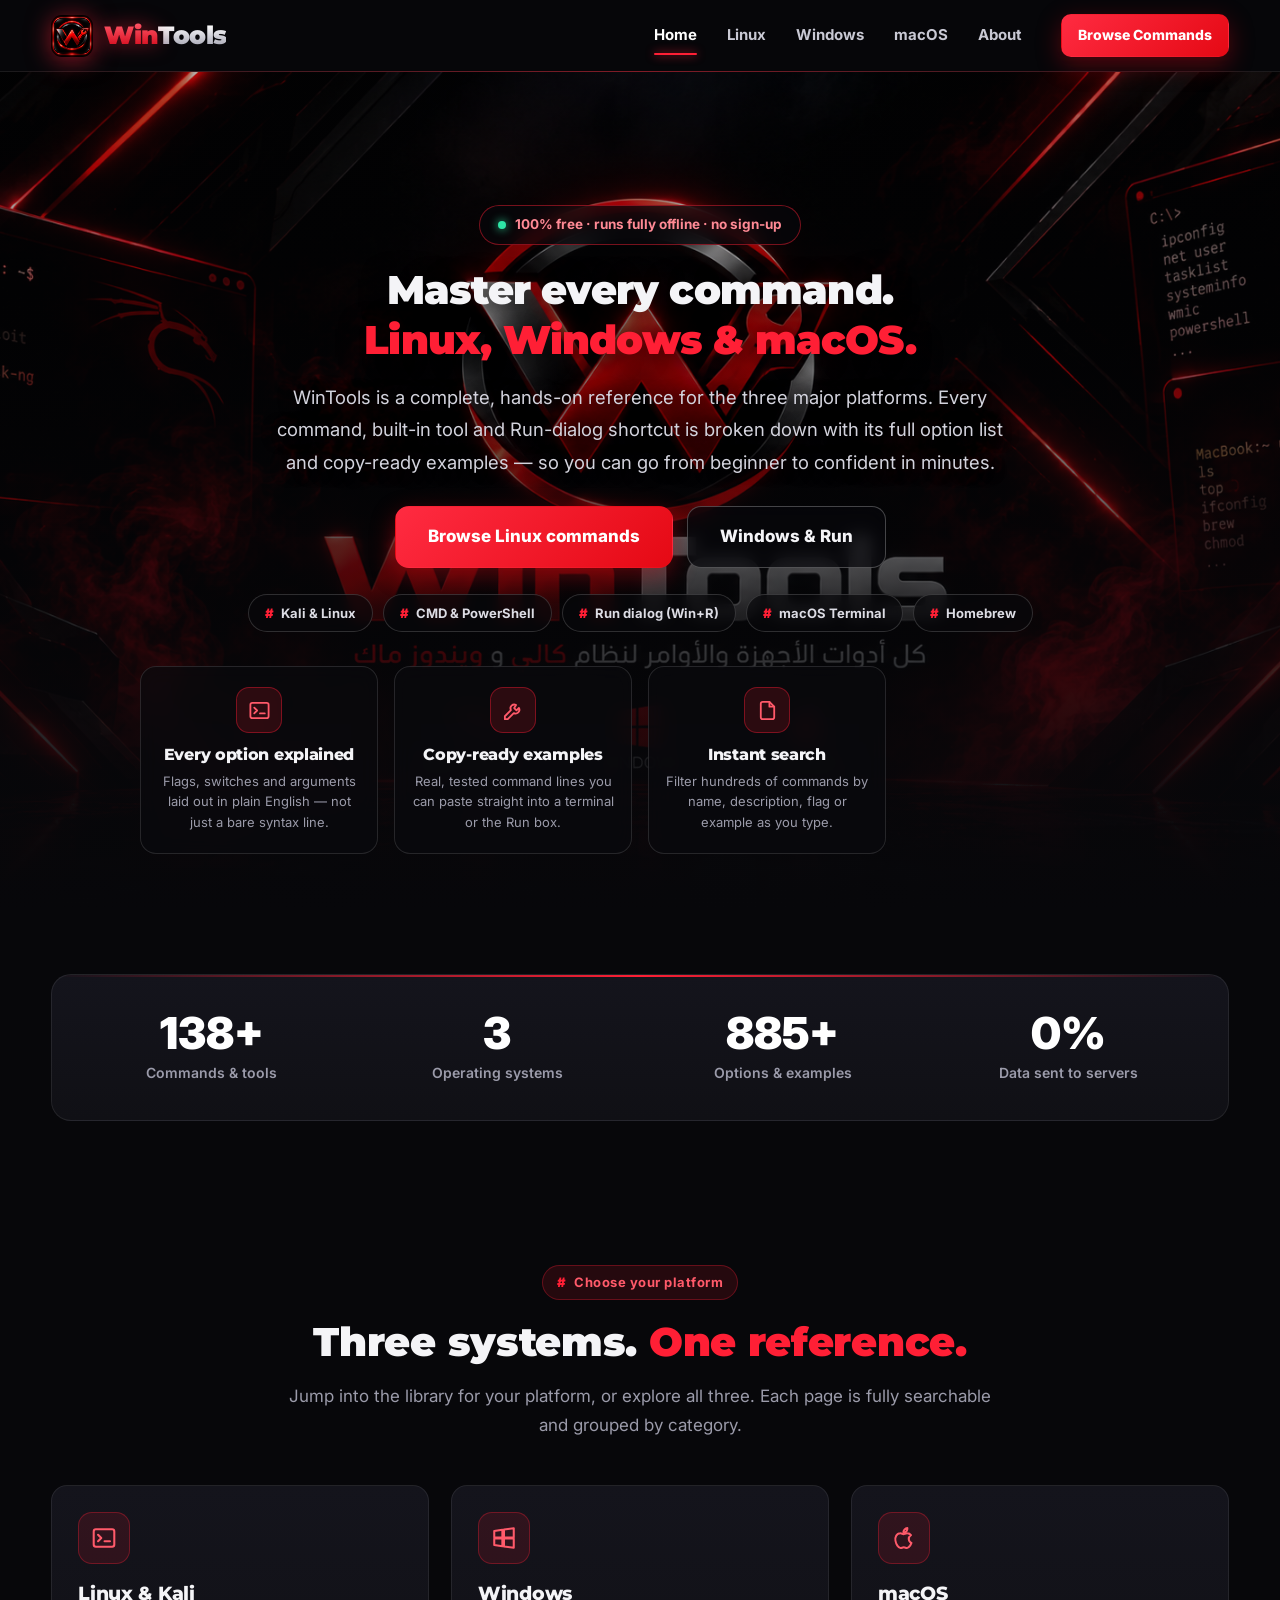
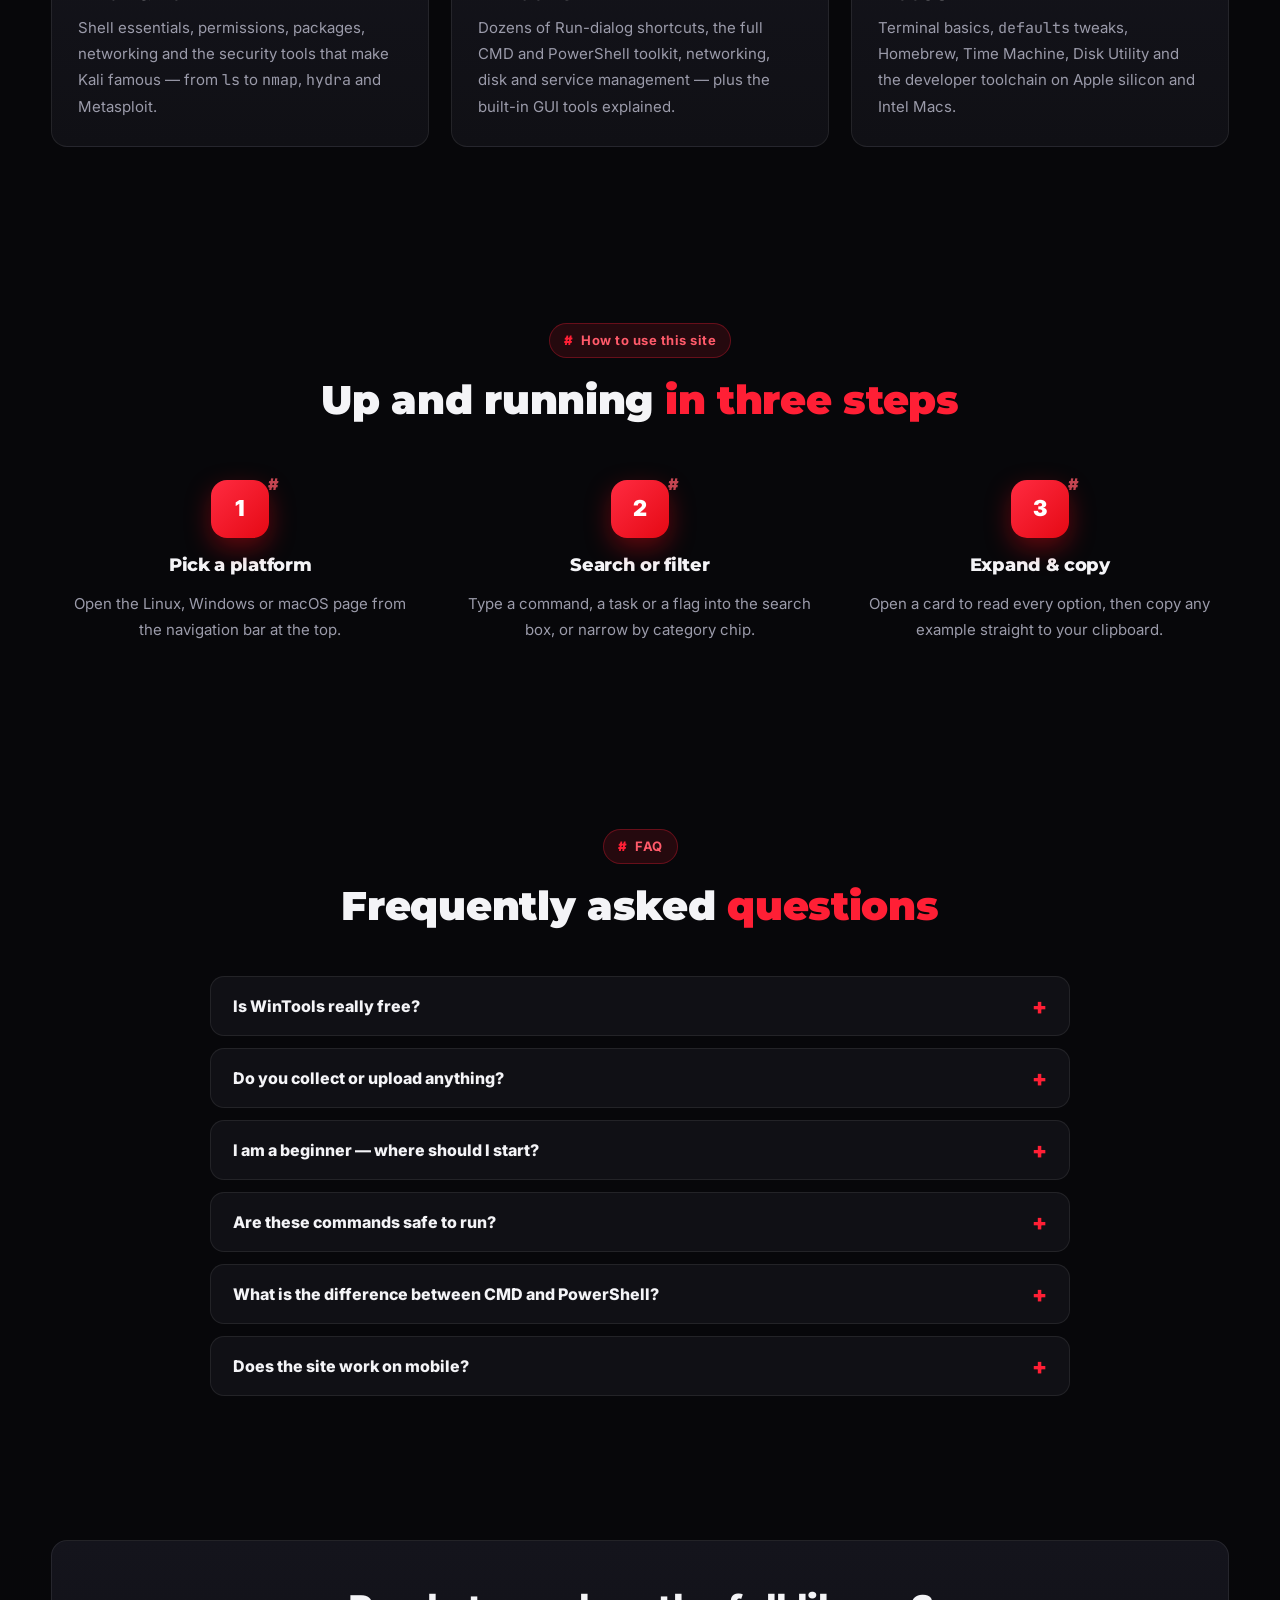
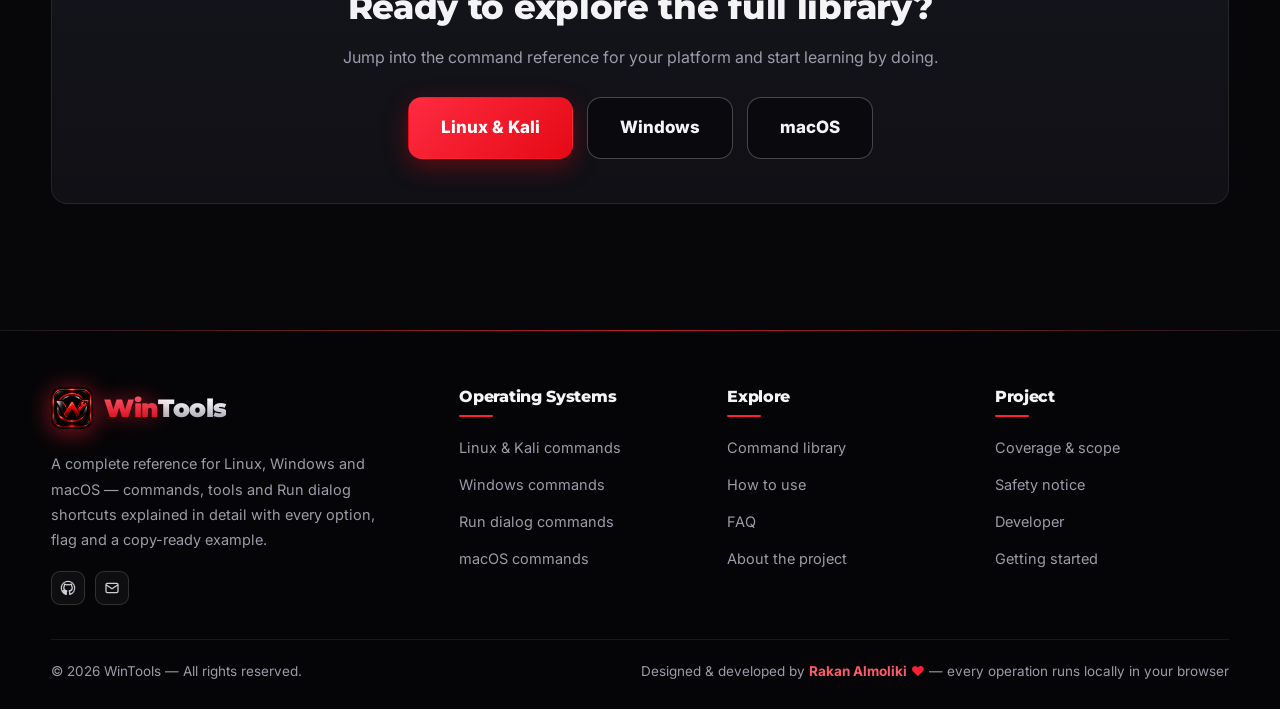
==== index.html @ 7a06fdd3 "Initial release: WinTools — Linux, Windows & macOS command reference" ====
<!DOCTYPE html>
<html lang="en">
<head>
  <meta charset="utf-8">
  <meta name="viewport" content="width=device-width, initial-scale=1">
  <title>WinTools — Linux, Windows &amp; macOS Commands, Tools and Run Shortcuts Explained</title>
  <meta name="description" content="WinTools is a complete, free reference for Linux, Windows and macOS. Every command, tool and Run-dialog shortcut is explained in detail with all options, flags and copy-ready examples — for Kali, Windows and Mac.">
  <meta name="keywords" content="linux commands, kali linux tools, windows commands, run commands, windows run dialog, macos commands, terminal commands, CMD, PowerShell, homebrew, command reference">
  <meta name="theme-color" content="#07070a">
  <link rel="icon" type="image/png" sizes="64x64" href="favicon.png">
  <link rel="apple-touch-icon" href="apple-touch-icon.png">
  <link rel="manifest" href="site.webmanifest">
  <meta property="og:type" content="website">
  <meta property="og:title" content="WinTools — Linux, Windows &amp; macOS Command Reference">
  <meta property="og:description" content="Every command, tool and Run shortcut for Linux, Windows and macOS — explained in detail with all options and copy-ready examples.">
  <meta property="og:image" content="assets/img/background.png">
  <meta name="twitter:card" content="summary_large_image">
  <link rel="preconnect" href="https://fonts.googleapis.com">
  <link rel="preconnect" href="https://fonts.gstatic.com" crossorigin>
  <link href="https://fonts.googleapis.com/css2?family=Montserrat:wght@600;700;800;900&family=Inter:wght@400;500;600;700&family=JetBrains+Mono:wght@400;700&display=swap" rel="stylesheet">
  <link rel="stylesheet" href="assets/css/style.css">
</head>
<body>
  <a class="skip-link" href="#main">Skip to content</a>
  <div id="site-header"></div>

  <main class="page-main page-body" id="main">
    <!-- ==================== HERO ==================== -->
    <section class="hero">
      <div class="hero-inner">
        <span class="hero-badge"><span class="dot"></span> 100% free · runs fully offline · no sign-up</span>
        <h1>Master every command.<br><span class="accent">Linux, Windows &amp; macOS.</span></h1>
        <p class="lead">WinTools is a complete, hands-on reference for the three major platforms. Every command, built-in tool and Run-dialog shortcut is broken down with its full option list and copy-ready examples — so you can go from beginner to confident in minutes.</p>
        <div class="hero-cta">
          <a class="btn btn-primary btn-lg" href="linux.html">Browse Linux commands</a>
          <a class="btn btn-ghost on-dark btn-lg" href="windows.html">Windows &amp; Run</a>
        </div>
        <div class="hero-chips">
          <span class="chip"><span class="hash-mark">#</span> Kali &amp; Linux</span>
          <span class="chip"><span class="hash-mark">#</span> CMD &amp; PowerShell</span>
          <span class="chip"><span class="hash-mark">#</span> Run dialog (Win+R)</span>
          <span class="chip"><span class="hash-mark">#</span> macOS Terminal</span>
          <span class="chip"><span class="hash-mark">#</span> Homebrew</span>
        </div>
        <div class="hero-features">
          <div class="hero-feature">
            <div class="hf-icon" data-icon="terminal"></div>
            <h3>Every option explained</h3>
            <p>Flags, switches and arguments laid out in plain English — not just a bare syntax line.</p>
          </div>
          <div class="hero-feature">
            <div class="hf-icon" data-icon="tools"></div>
            <h3>Copy-ready examples</h3>
            <p>Real, tested command lines you can paste straight into a terminal or the Run box.</p>
          </div>
          <div class="hero-feature">
            <div class="hf-icon" data-icon="file"></div>
            <h3>Instant search</h3>
            <p>Filter hundreds of commands by name, description, flag or example as you type.</p>
          </div>
        </div>
      </div>
    </section>

    <!-- ==================== STATS ==================== -->
    <section class="section-sm">
      <div class="container">
        <div class="stats" id="homeStats">
          <div class="stat"><div class="num" data-count="140" data-suffix="+">0</div><div class="lbl">Commands &amp; tools</div></div>
          <div class="stat"><div class="num" data-count="3" data-suffix="">0</div><div class="lbl">Operating systems</div></div>
          <div class="stat"><div class="num" data-count="900" data-suffix="+">0</div><div class="lbl">Options &amp; examples</div></div>
          <div class="stat"><div class="num" data-count="0" data-suffix="%">0</div><div class="lbl">Data sent to servers</div></div>
        </div>
      </div>
    </section>

    <!-- ==================== OS CARDS ==================== -->
    <section class="section" id="library">
      <div class="container">
        <div class="section-head center">
          <span class="kicker">Choose your platform</span>
          <h2 class="section-title">Three systems. <span class="accent">One reference.</span></h2>
          <p class="section-sub">Jump into the library for your platform, or explore all three. Each page is fully searchable and grouped by category.</p>
        </div>
        <div class="grid grid-3">
          <a class="card" href="linux.html" data-reveal>
            <div class="card-icon" data-icon="linux"></div>
            <h3>Linux &amp; Kali</h3>
            <p>Shell essentials, permissions, packages, networking and the security tools that make Kali famous — from <span class="mono">ls</span> to <span class="mono">nmap</span>, <span class="mono">hydra</span> and Metasploit.</p>
          </a>
          <a class="card" href="windows.html" data-reveal>
            <div class="card-icon" data-icon="windows"></div>
            <h3>Windows</h3>
            <p>Dozens of Run-dialog shortcuts, the full CMD and PowerShell toolkit, networking, disk and service management — plus the built-in GUI tools explained.</p>
          </a>
          <a class="card" href="macos.html" data-reveal>
            <div class="card-icon" data-icon="apple"></div>
            <h3>macOS</h3>
            <p>Terminal basics, <span class="mono">defaults</span> tweaks, Homebrew, Time Machine, Disk Utility and the developer toolchain on Apple silicon and Intel Macs.</p>
          </a>
        </div>
      </div>
    </section>

    <!-- ==================== HOW IT WORKS ==================== -->
    <section class="section" id="how">
      <div class="container">
        <div class="section-head center">
          <span class="kicker">How to use this site</span>
          <h2 class="section-title">Up and running <span class="accent">in three steps</span></h2>
        </div>
        <div class="grid grid-3">
          <div class="step" data-reveal>
            <div class="n">1</div>
            <h3>Pick a platform</h3>
            <p>Open the Linux, Windows or macOS page from the navigation bar at the top.</p>
          </div>
          <div class="step" data-reveal>
            <div class="n">2</div>
            <h3>Search or filter</h3>
            <p>Type a command, a task or a flag into the search box, or narrow by category chip.</p>
          </div>
          <div class="step" data-reveal>
            <div class="n">3</div>
            <h3>Expand &amp; copy</h3>
            <p>Open a card to read every option, then copy any example straight to your clipboard.</p>
          </div>
        </div>
      </div>
    </section>

    <!-- ==================== FAQ ==================== -->
    <section class="section" id="faq">
      <div class="container">
        <div class="section-head center">
          <span class="kicker">FAQ</span>
          <h2 class="section-title">Frequently asked <span class="accent">questions</span></h2>
        </div>
        <div class="faq">
          <div class="faq-item">
            <button class="faq-q" type="button">Is WinTools really free? <span class="fq-icon">+</span></button>
            <div class="faq-a"><div>Yes — completely. Every page, command and example is free to use with no sign-up, no ads and no paywalls. The whole site works offline once loaded.</div></div>
          </div>
          <div class="faq-item">
            <button class="faq-q" type="button">Do you collect or upload anything? <span class="fq-icon">+</span></button>
            <div class="faq-a"><div>No. WinTools is a static site. Nothing you type into the search box leaves your device — there is no backend, no analytics and no tracking.</div></div>
          </div>
          <div class="faq-item">
            <button class="faq-q" type="button">I am a beginner — where should I start? <span class="fq-icon">+</span></button>
            <div class="faq-a"><div>Start with your platform page and read the first few entries in “Files &amp; Directories” (Linux/macOS) or “Run Dialog” (Windows). Each card explains what the command does before showing the options and safe, copy-paste examples.</div></div>
          </div>
          <div class="faq-item">
            <button class="faq-q" type="button">Are these commands safe to run? <span class="fq-icon">+</span></button>
            <div class="faq-a"><div>Most are everyday and safe. A few — such as <span class="mono">rm -rf</span>, <span class="mono">diskpart</span>, <span class="mono">format</span> and <span class="mono">iptables</span> — can delete data or change system state. Always read the full option list first, and test destructive commands on something you can afford to lose.</div></div>
          </div>
          <div class="faq-item">
            <button class="faq-q" type="button">What is the difference between CMD and PowerShell? <span class="fq-icon">+</span></button>
            <div class="faq-a"><div>CMD (Command Prompt) is the classic, text-based shell using <span class="mono">/</span> flags. PowerShell is the modern shell built on the .NET pipeline — it works with objects and offers powerful cmdlets like <span class="mono">Get-Process</span> and <span class="mono">Where-Object</span>. Both are covered on the Windows page.</div></div>
          </div>
          <div class="faq-item">
            <button class="faq-q" type="button">Does the site work on mobile? <span class="fq-icon">+</span></button>
            <div class="faq-a"><div>Yes. The layout is fully responsive, the search and category filters work with touch, and every example can be copied with a single tap.</div></div>
          </div>
        </div>
      </div>
    </section>

    <!-- ==================== CTA ==================== -->
    <section class="section-sm">
      <div class="container">
        <div class="panel" style="text-align:center; padding:44px 24px;">
          <h2 style="font-size:clamp(24px,4vw,34px);">Ready to explore the full library?</h2>
          <p class="muted" style="max-width:640px; margin:12px auto 26px;">Jump into the command reference for your platform and start learning by doing.</p>
          <div class="hero-cta" style="margin:0;">
            <a class="btn btn-primary btn-lg" href="linux.html">Linux &amp; Kali</a>
            <a class="btn btn-ghost on-dark btn-lg" href="windows.html">Windows</a>
            <a class="btn btn-ghost on-dark btn-lg" href="macos.html">macOS</a>
          </div>
        </div>
      </div>
    </section>
  </main>

  <div id="site-footer"></div>

  <script src="assets/js/utils.js"></script>
  <script src="assets/js/chrome.js"></script>
  <script src="assets/js/pages/home.js"></script>
</body>
</html>
---- assets/css/style.css ----
/*
 * WinTools — style.css
 * Design system: red / black, RTL, professional dark UI.
 */

/* ============================= vars ============================= */
:root {
  --bg: #07070a;
  --bg-2: #0a0a0e;
  --panel: #101015;
  --panel-2: #14141c;
  --panel-3: #1a1a23;
  --line: rgba(255, 255, 255, 0.08);
  --line-strong: rgba(255, 255, 255, 0.14);
  --red: #ff1f35;
  --red-2: #e50914;
  --red-3: #ff5a6a;
  --red-dim: rgba(255, 31, 53, 0.12);
  --txt: #f4f4f7;
  --muted: #9b9baa;
  --ok: #2ee6a6;
  --warn: #ffb020;
  --radius: 16px;
  --radius-sm: 10px;
  --shadow: 0 18px 50px rgba(0, 0, 0, 0.55);
  --glow: 0 0 0 1px rgba(255, 31, 53, 0.35), 0 8px 30px rgba(255, 31, 53, 0.25);
  --font: 'Inter', 'Segoe UI', Tahoma, Arial, sans-serif;
  --font-d: 'Montserrat', 'Inter', 'Segoe UI', Arial, sans-serif;
  --mono: 'JetBrains Mono', 'Cascadia Mono', Consolas, 'Courier New', monospace;
  --header-h: 72px;
}

/* ============================= reset ============================= */
*, *::before, *::after { box-sizing: border-box; }

html { scroll-behavior: smooth; }

body {
  margin: 0;
  background: var(--bg);
  color: var(--txt);
  font-family: var(--font);
  font-size: 16px;
  line-height: 1.75;
  -webkit-font-smoothing: antialiased;
  overflow-x: hidden;
}

img, svg, video { max-width: 100%; display: block; }
a { color: inherit; text-decoration: none; }
button, input, textarea, select { font-family: inherit; font-size: inherit; color: inherit; }
::selection { background: var(--red); color: #fff; }

/* custom scrollbar */
::-webkit-scrollbar { width: 10px; height: 10px; }
::-webkit-scrollbar-track { background: #0b0b0f; }
::-webkit-scrollbar-thumb { background: #26262f; border-radius: 8px; border: 2px solid #0b0b0f; }
::-webkit-scrollbar-thumb:hover { background: var(--red-2); }

/* ============================= layout ============================= */
.container {
  width: min(1200px, 92vw);
  margin-inline: auto;
}

.section { padding: 88px 0; position: relative; }
.section-sm { padding: 56px 0; }

.page-body { padding-top: var(--header-h); min-height: 100vh; display: flex; flex-direction: column; }
.page-main { flex: 1; }

/* ============================= typography ============================= */
h1, h2, h3, h4 { line-height: 1.3; margin: 0 0 14px; font-weight: 800; font-family: var(--font-d); letter-spacing: -0.3px; }

.kicker {
  display: inline-flex;
  align-items: center;
  gap: 8px;
  font-size: 13px;
  font-weight: 700;
  letter-spacing: 0.5px;
  color: var(--red-3);
  background: var(--red-dim);
  border: 1px solid rgba(255, 31, 53, 0.3);
  padding: 5px 14px;
  border-radius: 100px;
  margin-bottom: 16px;
}
.kicker::before { content: '#'; font-weight: 900; color: var(--red); }

.section-title { font-size: clamp(26px, 4vw, 40px); font-weight: 900; }
.section-title .accent { color: var(--red); }
.section-sub { color: var(--muted); max-width: 720px; margin: 10px 0 0; font-size: 17px; }
.section-head { margin-bottom: 44px; }
.section-head.center { text-align: center; }
.section-head.center .section-sub { margin-inline: auto; }

.mono { font-family: var(--mono); direction: ltr; unicode-bidi: plaintext; }
.muted { color: var(--muted); }
.text-red { color: var(--red-3); }

/* ============================= logo ============================= */
.brand { display: inline-flex; align-items: center; gap: 11px; }
.brand-img {
  width: 42px;
  height: 42px;
  border-radius: 11px;
  object-fit: contain;
  filter: drop-shadow(0 3px 12px rgba(255, 31, 53, 0.55));
  transition: transform 0.25s;
}
.brand:hover .brand-img { transform: scale(1.06) rotate(-3deg); }
.brand-text {
  font-family: var(--font-d);
  font-size: 25px;
  font-weight: 900;
  letter-spacing: -0.6px;
  white-space: nowrap;
  line-height: 1;
}
.wm-mark {
  background: linear-gradient(180deg, #ff5566 10%, #d40d1e 90%);
  -webkit-background-clip: text;
  background-clip: text;
  color: transparent;
  filter: drop-shadow(0 0 10px rgba(255, 31, 53, 0.55));
}
.wm-tail {
  background: linear-gradient(180deg, #ffffff 15%, #a6a6b4 90%);
  -webkit-background-clip: text;
  background-clip: text;
  color: transparent;
}

/* ============================= header / nav ============================= */
.site-header {
  position: fixed;
  inset-inline: 0;
  top: 0;
  z-index: 900;
  height: var(--header-h);
  background: rgba(7, 7, 10, 0.82);
  backdrop-filter: blur(14px);
  -webkit-backdrop-filter: blur(14px);
  border-bottom: 1px solid var(--line);
}
.site-header::after {
  content: '';
  position: absolute;
  inset-inline: 0;
  bottom: -1px;
  height: 1px;
  background: linear-gradient(90deg, transparent, rgba(255, 31, 53, 0.65), transparent);
  opacity: 0.7;
}
.nav-wrap { height: 100%; display: flex; align-items: center; gap: 26px; }

.site-nav { display: flex; align-items: center; gap: 4px; margin-inline-start: auto; }
.site-nav a {
  position: relative;
  padding: 8px 13px;
  border-radius: 9px;
  font-size: 15px;
  font-weight: 700;
  color: #c9c9d4;
  transition: color 0.2s, background 0.2s;
}
.site-nav a:hover { color: #fff; background: rgba(255, 255, 255, 0.05); }
.site-nav a.active { color: #fff; }
.site-nav a.active::after {
  content: '';
  position: absolute;
  inset-inline: 13px;
  bottom: 2px;
  height: 2px;
  border-radius: 2px;
  background: var(--red);
  box-shadow: 0 0 10px var(--red);
}
.nav-actions { display: flex; align-items: center; gap: 10px; }

.nav-burger {
  display: none;
  width: 42px;
  height: 42px;
  border: 1px solid var(--line-strong);
  background: var(--panel);
  border-radius: 10px;
  cursor: pointer;
  padding: 10px;
  flex-direction: column;
  justify-content: center;
  gap: 5px;
}
.nav-burger span { display: block; height: 2px; background: #fff; border-radius: 2px; transition: 0.25s; }
.nav-burger.open span:nth-child(1) { transform: translateY(7px) rotate(45deg); }
.nav-burger.open span:nth-child(2) { opacity: 0; }
.nav-burger.open span:nth-child(3) { transform: translateY(-7px) rotate(-45deg); }

/* scroll progress */
.scroll-progress {
  position: fixed;
  top: 0;
  inset-inline-start: 0;
  height: 3px;
  width: 0%;
  background: linear-gradient(90deg, var(--red-2), var(--red-3));
  z-index: 950;
  box-shadow: 0 0 12px rgba(255, 31, 53, 0.8);
  transition: width 0.1s linear;
}

/* ============================= buttons ============================= */
.btn {
  display: inline-flex;
  align-items: center;
  justify-content: center;
  gap: 8px;
  padding: 12px 24px;
  border-radius: 12px;
  border: 1px solid transparent;
  font-weight: 800;
  font-size: 15px;
  cursor: pointer;
  transition: transform 0.15s, box-shadow 0.2s, background 0.2s, border-color 0.2s;
  user-select: none;
  white-space: nowrap;
}
.btn:active { transform: translateY(1px) scale(0.99); }
.btn:disabled { opacity: 0.5; cursor: not-allowed; transform: none; }

.btn-primary {
  background: linear-gradient(135deg, #ff2b41, var(--red-2));
  color: #fff;
  box-shadow: 0 8px 24px rgba(229, 9, 20, 0.35);
}
.btn-primary:hover:not(:disabled) {
  box-shadow: 0 10px 34px rgba(229, 9, 20, 0.55);
  transform: translateY(-2px);
}
.btn-ghost {
  background: rgba(255, 255, 255, 0.04);
  border-color: var(--line-strong);
  color: var(--txt);
}
.btn-ghost:hover:not(:disabled) { border-color: var(--red); background: var(--red-dim); }

.btn-dark {
  background: #0d0d12;
  border-color: var(--line-strong);
  color: #e8e8ee;
}
.btn-dark:hover:not(:disabled) { border-color: var(--red); color: #fff; }

.btn-sm { padding: 8px 16px; font-size: 14px; border-radius: 10px; }
.btn-lg { padding: 15px 32px; font-size: 17px; border-radius: 14px; }
.btn-block { width: 100%; }
.btn .icon { width: 18px; height: 18px; }
.icon { width: 18px; height: 18px; flex: 0 0 auto; }

/* ============================= forms ============================= */
.field { margin-bottom: 18px; }
.label {
  display: flex;
  align-items: center;
  justify-content: space-between;
  gap: 10px;
  font-size: 14px;
  font-weight: 700;
  color: #cfcfd9;
  margin-bottom: 8px;
}
.label .hint { color: var(--muted); font-weight: 600; font-size: 12.5px; }

.input, .textarea, .select {
  width: 100%;
  background: #0c0c11;
  border: 1px solid var(--line-strong);
  border-radius: var(--radius-sm);
  padding: 12px 14px;
  color: var(--txt);
  outline: none;
  transition: border-color 0.2s, box-shadow 0.2s, background 0.2s;
}
.input:focus, .textarea:focus, .select:focus {
  border-color: var(--red);
  box-shadow: 0 0 0 3px rgba(255, 31, 53, 0.18);
  background: #0e0e14;
}
.input::placeholder, .textarea::placeholder { color: #63636f; }
.textarea { resize: vertical; min-height: 150px; line-height: 1.8; }
.textarea.mono { font-family: var(--mono); font-size: 14px; }
.select {
  appearance: none;
  background-image: linear-gradient(45deg, transparent 50%, var(--red-3) 50%), linear-gradient(135deg, var(--red-3) 50%, transparent 50%);
  background-position: calc(20px) calc(50% + 2px), calc(26px) calc(50% + 2px);
  background-size: 6px 6px, 6px 6px;
  background-repeat: no-repeat;
  padding-inline-start: 40px;
  cursor: pointer;
}
.select option { background: #101015; }
.input-row { display: flex; gap: 10px; }
.input-row .input { flex: 1; }

.checkbox-line { display: flex; align-items: center; gap: 9px; cursor: pointer; user-select: none; font-size: 14.5px; }
.checkbox-line input { accent-color: var(--red); width: 17px; height: 17px; cursor: pointer; }

/* switch-like segmented control */
.seg {
  display: inline-flex;
  background: #0c0c11;
  border: 1px solid var(--line-strong);
  border-radius: 12px;
  padding: 5px;
  gap: 4px;
  flex-wrap: wrap;
}
.seg button {
  border: 0;
  background: transparent;
  color: var(--muted);
  font-weight: 700;
  font-size: 14px;
  padding: 9px 18px;
  border-radius: 9px;
  cursor: pointer;
  transition: 0.2s;
}
.seg button:hover { color: #fff; }
.seg button.active {
  background: linear-gradient(135deg, #ff2b41, var(--red-2));
  color: #fff;
  box-shadow: 0 6px 18px rgba(229, 9, 20, 0.4);
}

/* ============================= cards / grids ============================= */
.card {
  background: linear-gradient(180deg, var(--panel-2), var(--panel));
  border: 1px solid var(--line);
  border-radius: var(--radius);
  padding: 26px;
  position: relative;
  overflow: hidden;
  transition: transform 0.25s, border-color 0.25s, box-shadow 0.25s;
}
.card.hover:hover {
  transform: translateY(-6px);
  border-color: rgba(255, 31, 53, 0.45);
  box-shadow: 0 22px 50px rgba(0, 0, 0, 0.5), 0 0 0 1px rgba(255, 31, 53, 0.2);
}
.card .card-icon {
  width: 52px;
  height: 52px;
  border-radius: 14px;
  display: grid;
  place-items: center;
  background: var(--red-dim);
  border: 1px solid rgba(255, 31, 53, 0.32);
  color: var(--red-3);
  margin-bottom: 18px;
}
.card .card-icon svg { width: 26px; height: 26px; }
.card h3 { font-size: 19px; margin-bottom: 8px; }
.card p { color: var(--muted); margin: 0; font-size: 15px; }

.grid { display: grid; gap: 22px; }
.grid-2 { grid-template-columns: repeat(2, 1fr); }
.grid-3 { grid-template-columns: repeat(3, 1fr); }
.grid-4 { grid-template-columns: repeat(4, 1fr); }

/* ============================= hero ============================= */
.hero {
  position: relative;
  min-height: min(94vh, 900px);
  display: flex;
  align-items: flex-end;
  padding: 0 0 64px;
  overflow: hidden;
  background:
    linear-gradient(180deg,
      rgba(5, 5, 8, 0.30) 0%,
      rgba(5, 5, 8, 0.42) 30%,
      rgba(6, 6, 9, 0.72) 62%,
      rgba(7, 7, 10, 0.94) 86%,
      var(--bg) 100%),
    url('../img/background.png') center 32% / cover no-repeat,
    var(--bg);
}
.hero::after {
  content: '';
  position: absolute;
  inset-inline: 0;
  bottom: 0;
  height: 160px;
  background: linear-gradient(180deg, transparent, var(--bg) 94%);
  pointer-events: none;
}
.hero-inner {
  position: relative;
  z-index: 2;
  text-align: center;
  width: min(1000px, 92vw);
  margin-inline: auto;
}

.hero-badge {
  display: inline-flex;
  align-items: center;
  gap: 9px;
  background: rgba(8, 8, 12, 0.72);
  backdrop-filter: blur(8px);
  border: 1px solid rgba(255, 31, 53, 0.45);
  color: #ff8a95;
  font-weight: 700;
  font-size: 13.5px;
  border-radius: 100px;
  padding: 7px 18px;
  margin-bottom: 20px;
}
.hero-badge .dot {
  width: 8px;
  height: 8px;
  border-radius: 50%;
  background: var(--ok);
  box-shadow: 0 0 10px var(--ok);
  animation: blink 1.6s infinite;
}
@keyframes blink { 50% { opacity: 0.35; } }

.hero h1 {
  font-size: clamp(23px, 3.6vw, 40px);
  font-weight: 900;
  letter-spacing: -0.8px;
  line-height: 1.25;
  margin-bottom: 16px;
  text-shadow: 0 3px 26px rgba(0, 0, 0, 0.9);
}
.hero h1 .accent { color: var(--red); }
.hero .lead {
  font-size: clamp(15.5px, 1.8vw, 18.5px);
  color: #d3d3dd;
  max-width: 760px;
  margin: 0 auto 28px;
  text-shadow: 0 2px 16px rgba(0, 0, 0, 0.9);
}
.hero-cta { display: flex; gap: 14px; justify-content: center; flex-wrap: wrap; margin-bottom: 26px; }
.btn-ghost.on-dark {
  background: rgba(8, 8, 12, 0.7);
  backdrop-filter: blur(8px);
  border-color: rgba(255, 255, 255, 0.25);
}

.hero-chips {
  display: flex;
  gap: 10px;
  justify-content: center;
  flex-wrap: wrap;
  margin-bottom: 34px;
}
.chip {
  background: rgba(8, 8, 12, 0.66);
  backdrop-filter: blur(6px);
  border: 1px solid rgba(255, 255, 255, 0.16);
  border-radius: 100px;
  padding: 7px 16px;
  font-size: 13px;
  font-weight: 700;
  color: #dcdce4;
  display: inline-flex;
  align-items: center;
  gap: 7px;
}
.chip .hash-mark { color: var(--red); font-weight: 900; }

/* hero feature cards (mockup style) */
.hero-features {
  display: grid;
  grid-template-columns: repeat(4, 1fr);
  gap: 16px;
  text-align: center;
}
.hero-feature {
  background: rgba(9, 9, 13, 0.78);
  backdrop-filter: blur(10px);
  -webkit-backdrop-filter: blur(10px);
  border: 1px solid rgba(255, 255, 255, 0.12);
  border-radius: 16px;
  padding: 20px 14px;
  transition: transform 0.25s, border-color 0.25s, box-shadow 0.25s;
}
.hero-feature:hover {
  transform: translateY(-6px);
  border-color: rgba(255, 31, 53, 0.65);
  box-shadow: 0 16px 40px rgba(0, 0, 0, 0.55), 0 0 24px rgba(255, 31, 53, 0.18);
}
.hero-feature .hf-icon {
  width: 46px;
  height: 46px;
  margin: 0 auto 12px;
  border-radius: 13px;
  display: grid;
  place-items: center;
  background: rgba(255, 31, 53, 0.14);
  border: 1px solid rgba(255, 31, 53, 0.4);
  color: var(--red-3);
}
.hero-feature .hf-icon svg { width: 23px; height: 23px; }
.hero-feature h3 { font-size: 15.5px; margin-bottom: 5px; }
.hero-feature p { font-size: 13px; color: var(--muted); margin: 0; line-height: 1.6; }

/* ============================= stats ============================= */
.stats {
  display: grid;
  grid-template-columns: repeat(4, 1fr);
  gap: 18px;
  background: linear-gradient(180deg, var(--panel-2), var(--panel));
  border: 1px solid var(--line);
  border-radius: 20px;
  padding: 34px 26px;
  position: relative;
  overflow: hidden;
}
.stats::before {
  content: '';
  position: absolute;
  inset-inline: 0;
  top: 0;
  height: 2px;
  background: linear-gradient(90deg, transparent, var(--red), transparent);
}
.stat { text-align: center; }
.stat .num {
  font-size: clamp(30px, 4vw, 44px);
  font-weight: 900;
  color: #fff;
  line-height: 1.1;
}
.stat .num .u { color: var(--red); }
.stat .lbl { color: var(--muted); font-size: 14px; font-weight: 600; margin-top: 4px; }

/* ============================= steps ============================= */
.step { text-align: center; padding: 10px; position: relative; }
.step .n {
  width: 58px;
  height: 58px;
  margin: 0 auto 16px;
  border-radius: 16px;
  display: grid;
  place-items: center;
  font-weight: 900;
  font-size: 22px;
  background: linear-gradient(135deg, #ff2b41, var(--red-2));
  color: #fff;
  box-shadow: 0 10px 26px rgba(229, 9, 20, 0.4);
  position: relative;
}
.step .n::after {
  content: '#';
  position: absolute;
  top: -10px;
  inset-inline-end: -10px;
  font-size: 16px;
  color: var(--red-3);
  opacity: 0.75;
}
.step h3 { font-size: 18px; }
.step p { color: var(--muted); font-size: 15px; margin: 0; }

/* ============================= tabs ============================= */
.tabs {
  display: flex;
  gap: 6px;
  background: #0c0c11;
  border: 1px solid var(--line-strong);
  border-radius: 14px;
  padding: 6px;
  overflow-x: auto;
  margin-bottom: 26px;
}
.tabs .tab-btn {
  flex: 1;
  min-width: max-content;
  border: 0;
  background: transparent;
  color: var(--muted);
  font-weight: 800;
  font-size: 15px;
  padding: 12px 20px;
  border-radius: 10px;
  cursor: pointer;
  transition: 0.2s;
  display: inline-flex;
  align-items: center;
  justify-content: center;
  gap: 8px;
}
.tabs .tab-btn:hover { color: #fff; background: rgba(255, 255, 255, 0.04); }
.tabs .tab-btn.active {
  background: linear-gradient(135deg, #ff2b41, var(--red-2));
  color: #fff;
  box-shadow: 0 8px 22px rgba(229, 9, 20, 0.42);
}
.tab-panel { display: none; }
.tab-panel.active { display: block; animation: fadeUp 0.35s ease; }
@keyframes fadeUp {
  from { opacity: 0; transform: translateY(10px); }
  to { opacity: 1; transform: none; }
}

/* ============================= workbench (tool pages) ============================= */
.workbench {
  display: grid;
  grid-template-columns: 1fr 1fr;
  gap: 22px;
  align-items: start;
}
.panel {
  background: linear-gradient(180deg, var(--panel-2), var(--panel));
  border: 1px solid var(--line);
  border-radius: var(--radius);
  overflow: hidden;
}
.panel-head {
  display: flex;
  align-items: center;
  justify-content: space-between;
  gap: 12px;
  padding: 15px 20px;
  border-bottom: 1px solid var(--line);
  background: rgba(255, 255, 255, 0.02);
}
.panel-head .title {
  font-weight: 800;
  font-size: 15.5px;
  display: inline-flex;
  align-items: center;
  gap: 9px;
}
.panel-head .title::before {
  content: '#';
  color: var(--red);
  font-weight: 900;
}
.panel-body { padding: 20px; }

.actionbar {
  display: flex;
  gap: 10px;
  flex-wrap: wrap;
  margin-top: 18px;
}
.actionbar .btn { flex: 1; min-width: 140px; }

.info-line {
  display: flex;
  align-items: center;
  gap: 8px;
  font-size: 13.5px;
  color: var(--muted);
  background: rgba(255, 255, 255, 0.03);
  border: 1px dashed var(--line-strong);
  border-radius: 10px;
  padding: 10px 14px;
  margin-top: 14px;
}
.info-line strong { color: var(--red-3); }

/* ============================= tables ============================= */
.table-wrap { overflow-x: auto; border-radius: var(--radius); border: 1px solid var(--line); }
.table { width: 100%; border-collapse: collapse; font-size: 14.5px; min-width: 640px; }
.table th {
  text-align: start;
  background: rgba(255, 255, 255, 0.04);
  color: #d7d7e0;
  font-weight: 800;
  font-size: 13.5px;
  padding: 13px 16px;
  border-bottom: 1px solid var(--line-strong);
  white-space: nowrap;
}
.table td {
  padding: 13px 16px;
  border-bottom: 1px solid var(--line);
  vertical-align: middle;
}
.table tr:last-child td { border-bottom: 0; }
.table tbody tr { transition: background 0.15s; }
.table tbody tr:hover { background: rgba(255, 31, 53, 0.05); }
.table tr.match { background: rgba(46, 230, 166, 0.1); box-shadow: inset 0 0 0 1px rgba(46, 230, 166, 0.5); }
.hash-cell {
  font-family: var(--mono);
  font-size: 12.5px;
  direction: ltr;
  text-align: left;
  word-break: break-all;
  color: #c8f5e4;
  line-height: 1.6;
  max-width: 560px;
}
.icon-btn {
  width: 34px;
  height: 34px;
  border-radius: 9px;
  border: 1px solid var(--line-strong);
  background: rgba(255, 255, 255, 0.04);
  color: #cfcfd9;
  cursor: pointer;
  display: inline-grid;
  place-items: center;
  transition: 0.18s;
}
.icon-btn:hover { border-color: var(--red); color: #fff; background: var(--red-dim); }
.icon-btn svg { width: 16px; height: 16px; }

/* ============================= badges ============================= */
.badge {
  display: inline-flex;
  align-items: center;
  gap: 6px;
  font-size: 12px;
  font-weight: 800;
  padding: 4px 11px;
  border-radius: 100px;
  border: 1px solid;
  white-space: nowrap;
}
.badge-strong { color: var(--ok); border-color: rgba(46, 230, 166, 0.4); background: rgba(46, 230, 166, 0.1); }
.badge-medium { color: var(--warn); border-color: rgba(255, 176, 32, 0.4); background: rgba(255, 176, 32, 0.1); }
.badge-weak { color: var(--red-3); border-color: rgba(255, 31, 53, 0.4); background: rgba(255, 31, 53, 0.1); }
.badge-none { color: #9b9baa; border-color: var(--line-strong); background: rgba(255, 255, 255, 0.04); }

/* ============================= dropzone ============================= */
.dropzone {
  border: 2px dashed var(--line-strong);
  border-radius: var(--radius);
  background: rgba(255, 255, 255, 0.02);
  padding: 44px 24px;
  text-align: center;
  cursor: pointer;
  transition: 0.22s;
  position: relative;
}
.dropzone:hover, .dropzone.drag {
  border-color: var(--red);
  background: var(--red-dim);
  box-shadow: inset 0 0 40px rgba(255, 31, 53, 0.08);
}
.dropzone .dz-icon {
  width: 66px;
  height: 66px;
  margin: 0 auto 16px;
  border-radius: 18px;
  display: grid;
  place-items: center;
  background: var(--red-dim);
  border: 1px solid rgba(255, 31, 53, 0.35);
  color: var(--red-3);
}
.dropzone .dz-icon svg { width: 30px; height: 30px; }
.dropzone h3 { font-size: 18px; margin-bottom: 6px; }
.dropzone p { color: var(--muted); margin: 0; font-size: 14.5px; }

.file-meta {
  display: flex;
  align-items: center;
  gap: 14px;
  background: rgba(255, 255, 255, 0.03);
  border: 1px solid var(--line);
  border-radius: 12px;
  padding: 14px 16px;
}
.file-meta .fm-icon {
  width: 46px;
  height: 46px;
  border-radius: 12px;
  background: var(--red-dim);
  color: var(--red-3);
  display: grid;
  place-items: center;
  font-weight: 900;
  font-family: var(--mono);
  font-size: 12px;
  border: 1px solid rgba(255, 31, 53, 0.3);
  flex-shrink: 0;
}
.file-meta .fm-name { font-weight: 800; font-size: 15px; word-break: break-all; }
.file-meta .fm-sub { color: var(--muted); font-size: 13px; }

/* ============================= progress ============================= */
.progress {
  height: 10px;
  background: #0c0c11;
  border: 1px solid var(--line-strong);
  border-radius: 100px;
  overflow: hidden;
}
.progress .bar {
  height: 100%;
  width: 0%;
  background: linear-gradient(90deg, var(--red-2), var(--red-3));
  border-radius: 100px;
  transition: width 0.2s;
  box-shadow: 0 0 12px rgba(255, 31, 53, 0.7);
}
.progress-line { display: flex; align-items: center; gap: 12px; margin-top: 14px; }
.progress-line .pct { font-family: var(--mono); font-size: 13px; color: var(--red-3); min-width: 44px; }

/* spinner */
.spinner {
  width: 17px;
  height: 17px;
  border: 2.5px solid rgba(255, 255, 255, 0.3);
  border-top-color: #fff;
  border-radius: 50%;
  animation: spin 0.75s linear infinite;
  display: inline-block;
}
@keyframes spin { to { transform: rotate(360deg); } }

/* ============================= toast ============================= */
#toast-root {
  position: fixed;
  top: 86px;
  inset-inline-start: 50%;
  transform: translateX(-50%);
  z-index: 2000;
  display: flex;
  flex-direction: column;
  gap: 10px;
  align-items: center;
  width: min(560px, 92vw);
  pointer-events: none;
}
[dir="rtl"] #toast-root { transform: translateX(50%); }
.toast {
  pointer-events: auto;
  background: rgba(14, 14, 20, 0.97);
  border: 1px solid var(--line-strong);
  border-radius: 12px;
  padding: 12px 18px;
  font-size: 14.5px;
  font-weight: 700;
  box-shadow: var(--shadow);
  display: flex;
  align-items: center;
  gap: 10px;
  width: 100%;
  animation: toastIn 0.3s cubic-bezier(0.2, 0.9, 0.3, 1.2);
  backdrop-filter: blur(8px);
}
.toast.out { animation: toastOut 0.3s forwards; }
@keyframes toastIn { from { opacity: 0; transform: translateY(-14px) scale(0.96); } }
@keyframes toastOut { to { opacity: 0; transform: translateY(-10px) scale(0.96); } }
.toast-success { border-color: rgba(46, 230, 166, 0.5); }
.toast-success::before { content: '✓'; color: var(--ok); font-weight: 900; }
.toast-error { border-color: rgba(255, 31, 53, 0.55); }
.toast-error::before { content: '!'; color: var(--red); font-weight: 900; }
.toast-info::before { content: '#'; color: var(--red-3); font-weight: 900; }

/* ============================= FAQ ============================= */
.faq { display: grid; gap: 12px; max-width: 860px; margin-inline: auto; }
.faq-item {
  background: var(--panel);
  border: 1px solid var(--line);
  border-radius: 14px;
  overflow: hidden;
  transition: border-color 0.2s;
}
.faq-item.open { border-color: rgba(255, 31, 53, 0.45); }
.faq-q {
  width: 100%;
  background: transparent;
  border: 0;
  color: var(--txt);
  text-align: start;
  font-weight: 800;
  font-size: 16px;
  padding: 18px 22px;
  cursor: pointer;
  display: flex;
  align-items: center;
  justify-content: space-between;
  gap: 12px;
}
.faq-q .fq-icon {
  color: var(--red);
  font-size: 22px;
  font-weight: 900;
  transition: transform 0.25s;
  line-height: 1;
}
.faq-item.open .fq-icon { transform: rotate(45deg); }
.faq-a {
  max-height: 0;
  overflow: hidden;
  transition: max-height 0.3s ease;
  color: var(--muted);
}
.faq-a > div { padding: 0 22px 20px; }

/* ============================= filters (algorithms page) ============================= */
.filter-bar { display: flex; gap: 9px; flex-wrap: wrap; margin-bottom: 30px; }
.filter-bar button {
  background: rgba(255, 255, 255, 0.045);
  border: 1px solid var(--line-strong);
  color: #c9c9d4;
  font-weight: 700;
  font-size: 14px;
  padding: 8px 18px;
  border-radius: 100px;
  cursor: pointer;
  transition: 0.2s;
}
.filter-bar button:hover { border-color: var(--red); color: #fff; }
.filter-bar button.active {
  background: linear-gradient(135deg, #ff2b41, var(--red-2));
  border-color: transparent;
  color: #fff;
  box-shadow: 0 6px 18px rgba(229, 9, 20, 0.4);
}
.algo-card { display: flex; flex-direction: column; gap: 10px; }
.algo-card .algo-top { display: flex; align-items: center; justify-content: space-between; gap: 10px; }
.algo-card .algo-name { font-weight: 900; font-size: 17px; font-family: var(--mono); direction: ltr; }
.algo-card .algo-ar { color: var(--red-3); font-size: 14px; font-weight: 700; }
.algo-card .algo-desc { color: var(--muted); font-size: 14.5px; flex: 1; margin: 0; }
.algo-card .try-link {
  color: var(--red-3);
  font-weight: 800;
  font-size: 14px;
  display: inline-flex;
  align-items: center;
  gap: 6px;
}
.algo-card .try-link:hover { color: #fff; }

/* ============================= callout ============================= */
.callout {
  background: rgba(255, 31, 53, 0.07);
  border: 1px solid rgba(255, 31, 53, 0.3);
  border-inline-start: 3px solid var(--red);
  border-radius: 12px;
  padding: 16px 20px;
  font-size: 15px;
  color: #d9d9e2;
}
.callout strong { color: var(--red-3); }
.callout.warn { background: rgba(255, 176, 32, 0.07); border-color: rgba(255, 176, 32, 0.35); border-inline-start-color: var(--warn); }
.callout.warn strong { color: var(--warn); }

/* ============================= CTA band ============================= */
.cta-band {
  position: relative;
  background:
    radial-gradient(600px 260px at 50% 0%, rgba(229, 9, 20, 0.3), transparent 70%),
    linear-gradient(180deg, var(--panel-2), var(--panel));
  border: 1px solid rgba(255, 31, 53, 0.3);
  border-radius: 24px;
  padding: 56px 34px;
  text-align: center;
  overflow: hidden;
}
.cta-band::before {
  content: '#';
  position: absolute;
  font-size: 300px;
  font-weight: 900;
  color: rgba(255, 31, 53, 0.06);
  inset-inline-end: -30px;
  top: -80px;
  line-height: 1;
  font-family: var(--mono);
}
.cta-band h2 { font-size: clamp(24px, 3.6vw, 38px); position: relative; }
.cta-band p { color: var(--muted); max-width: 620px; margin: 0 auto 26px; position: relative; }

/* ============================= footer ============================= */
.site-footer {
  background: #050507;
  border-top: 1px solid var(--line);
  margin-top: 70px;
  position: relative;
}
.site-footer::before {
  content: '';
  position: absolute;
  inset-inline: 0;
  top: -1px;
  height: 1px;
  background: linear-gradient(90deg, transparent, rgba(255, 31, 53, 0.7), transparent);
}
.footer-grid {
  display: grid;
  grid-template-columns: 1.6fr 1fr 1fr 1fr;
  gap: 34px;
  padding: 56px 0 34px;
}
.footer-brand p { color: var(--muted); font-size: 14.5px; margin: 14px 0 18px; max-width: 330px; }
.footer-social { display: flex; gap: 10px; }
.footer-col h4 { font-size: 15.5px; margin-bottom: 16px; position: relative; padding-inline-start: 0; }
.footer-col h4::after {
  content: '';
  display: block;
  width: 34px;
  height: 2px;
  background: var(--red);
  margin-top: 8px;
  border-radius: 2px;
}
.footer-col ul { list-style: none; margin: 0; padding: 0; display: grid; gap: 9px; }
.footer-col a { color: var(--muted); font-size: 14.5px; transition: 0.18s; }
.footer-col a:hover { color: var(--red-3); padding-inline-start: 4px; }
.footer-bottom {
  border-top: 1px solid var(--line);
  padding: 20px 0 26px;
  display: flex;
  align-items: center;
  justify-content: space-between;
  gap: 14px;
  flex-wrap: wrap;
  color: var(--muted);
  font-size: 13.5px;
}
.footer-bottom .heart { color: var(--red); }

/* back to top */
#backTop {
  position: fixed;
  bottom: 26px;
  inset-inline-end: 26px;
  width: 46px;
  height: 46px;
  border-radius: 13px;
  background: linear-gradient(135deg, #ff2b41, var(--red-2));
  color: #fff;
  border: 0;
  cursor: pointer;
  display: grid;
  place-items: center;
  box-shadow: 0 10px 26px rgba(229, 9, 20, 0.5);
  opacity: 0;
  visibility: hidden;
  transform: translateY(14px);
  transition: 0.25s;
  z-index: 800;
  font-size: 20px;
  font-weight: 900;
}
#backTop.show { opacity: 1; visibility: visible; transform: none; }
#backTop:hover { transform: translateY(-3px); }

/* ============================= reveal animation ============================= */
[data-reveal] {
  opacity: 0;
  transform: translateY(26px);
  transition: opacity 0.6s ease, transform 0.6s cubic-bezier(0.2, 0.7, 0.3, 1);
}
[data-reveal].revealed { opacity: 1; transform: none; }

/* ============================= misc ============================= */
.noscript-note {
  background: rgba(255, 176, 32, 0.12);
  border: 1px solid rgba(255, 176, 32, 0.4);
  color: var(--warn);
  padding: 14px 20px;
  text-align: center;
  font-weight: 700;
}
.divider { height: 1px; background: var(--line); margin: 26px 0; }
.mt-0 { margin-top: 0; } .mt-1 { margin-top: 10px; } .mt-2 { margin-top: 20px; } .mt-3 { margin-top: 30px; }
.mb-0 { margin-bottom: 0; } .mb-2 { margin-bottom: 20px; } .mb-3 { margin-bottom: 30px; }
.center { text-align: center; }
.flex { display: flex; } .items-center { align-items: center; } .gap-2 { gap: 10px; } .wrap { flex-wrap: wrap; }
.hidden { display: none !important; }
.sr-only {
  position: absolute; width: 1px; height: 1px; padding: 0; margin: -1px;
  overflow: hidden; clip: rect(0, 0, 0, 0); border: 0;
}
.skip-link {
  position: absolute;
  top: -60px;
  inset-inline-start: 14px;
  background: var(--red);
  color: #fff;
  padding: 10px 18px;
  border-radius: 0 0 10px 10px;
  z-index: 1000;
  font-weight: 800;
  transition: top 0.2s;
}
.skip-link:focus { top: 0; }

.result-box {
  background: #0a0a0f;
  border: 1px solid var(--line-strong);
  border-radius: var(--radius-sm);
  padding: 16px;
  min-height: 150px;
  font-family: var(--mono);
  font-size: 13.5px;
  line-height: 1.8;
  direction: ltr;
  text-align: left;
  word-break: break-all;
  white-space: pre-wrap;
  color: #c8f5e4;
  overflow-wrap: anywhere;
}
.result-box:empty::before { content: '—'; color: #4a4a55; }

.key-field { position: relative; }
.key-field .eye {
  position: absolute;
  inset-inline-end: 8px;
  top: 50%;
  transform: translateY(-50%);
  background: transparent;
  border: 0;
  color: var(--muted);
  cursor: pointer;
  padding: 6px;
  font-size: 16px;
}
.key-field .eye:hover { color: var(--red-3); }

.strength { height: 7px; background: #0c0c11; border-radius: 100px; overflow: hidden; margin-top: 8px; border: 1px solid var(--line); }
.strength .s-bar { height: 100%; width: 0; transition: width 0.3s, background 0.3s; border-radius: 100px; }
.strength-label { font-size: 12.5px; color: var(--muted); margin-top: 5px; font-weight: 700; }

.preview-media {
  border-radius: 12px;
  border: 1px solid var(--line-strong);
  overflow: hidden;
  background: #000;
  max-height: 340px;
}
.preview-media img, .preview-media video { max-height: 340px; width: 100%; object-fit: contain; }

.pill-row { display: flex; gap: 8px; flex-wrap: wrap; }

/* ============================= responsive ============================= */
@media (max-width: 1150px) {
  :root { --header-h: 64px; }
  .site-nav {
    position: fixed;
    top: var(--header-h);
    inset-inline: 0;
    background: rgba(8, 8, 11, 0.98);
    backdrop-filter: blur(16px);
    flex-direction: column;
    align-items: stretch;
    padding: 14px;
    gap: 4px;
    border-bottom: 1px solid var(--line);
    transform: translateY(-130%);
    transition: transform 0.3s ease;
    max-height: calc(100vh - var(--header-h));
    overflow-y: auto;
    margin: 0;
  }
  .site-nav.open { transform: translateY(0); }
  .site-nav a { padding: 13px 16px; font-size: 16px; border-radius: 10px; }
  .site-nav a.active::after { inset-inline: auto; inset-inline-start: 4px; top: 50%; transform: translateY(-50%); width: 3px; height: 24px; bottom: auto; }
  .nav-burger { display: flex; }
}

@media (max-width: 1080px) {
  .grid-4 { grid-template-columns: repeat(2, 1fr); }
  .footer-grid { grid-template-columns: 1fr 1fr; }
}

@media (max-width: 900px) {
  .hero { min-height: min(88vh, 760px); padding-bottom: 44px; }
  .hero-features { grid-template-columns: repeat(2, 1fr); gap: 12px; }
  .nav-actions .btn { display: none; }
  .workbench { grid-template-columns: 1fr; }
  .grid-3 { grid-template-columns: repeat(2, 1fr); }
  .section { padding: 64px 0; }
}

@media (max-width: 640px) {
  .grid-2, .grid-3, .grid-4 { grid-template-columns: 1fr; }
  .stats { grid-template-columns: repeat(2, 1fr); gap: 26px 12px; padding: 26px 16px; }
  .footer-grid { grid-template-columns: 1fr; gap: 26px; }
  .hero { padding-bottom: 36px; }
  .hero-cta .btn { width: 100%; }
  .card { padding: 20px; }
  .panel-body { padding: 16px; }
  .actionbar .btn { min-width: 100%; }
  .brand-text { font-size: 21px; }
  .brand-img { width: 36px; height: 36px; }
  .tabs .tab-btn { font-size: 14px; padding: 11px 14px; flex: 0 0 auto; }
}

@media (max-width: 430px) {
  .hero-features { grid-template-columns: 1fr; }
}

@media (prefers-reduced-motion: reduce) {
  *, *::before, *::after { animation-duration: 0.01ms !important; transition-duration: 0.01ms !important; }
  html { scroll-behavior: auto; }
  [data-reveal] { opacity: 1; transform: none; }
}

/* ============================= command browser ============================= */
.cmd-toolbar {
  position: sticky;
  top: var(--header-h);
  z-index: 40;
  background: rgba(7, 7, 10, 0.92);
  backdrop-filter: blur(12px);
  border: 1px solid var(--line);
  border-radius: var(--radius);
  padding: 16px;
  margin-bottom: 28px;
  box-shadow: var(--shadow);
}
.cmd-search { position: relative; }
.cmd-search .icon {
  position: absolute;
  inset-inline-start: 16px;
  top: 50%;
  transform: translateY(-50%);
  width: 19px; height: 19px;
  color: var(--muted);
  pointer-events: none;
}
.cmd-search .input { padding-inline-start: 46px; font-size: 16px; }
.cmd-chips { display: flex; flex-wrap: wrap; gap: 9px; margin-top: 14px; }
.chip-btn {
  border: 1px solid var(--line-strong);
  background: rgba(255, 255, 255, 0.03);
  color: var(--muted);
  padding: 7px 15px;
  border-radius: 100px;
  font-size: 13.5px;
  font-weight: 700;
  cursor: pointer;
  transition: 0.18s;
  display: inline-flex;
  align-items: center;
  gap: 7px;
  white-space: nowrap;
}
.chip-btn:hover { color: #fff; border-color: rgba(255, 31, 53, 0.5); }
.chip-btn.active {
  color: #fff;
  background: var(--red-dim);
  border-color: var(--red);
  box-shadow: 0 4px 16px rgba(255, 31, 53, 0.25);
}
.chip-btn .cnt { font-size: 11.5px; opacity: 0.7; font-family: var(--mono); }

.cmd-meta { display: flex; justify-content: space-between; align-items: center; gap: 14px; margin: 4px 2px 18px; flex-wrap: wrap; }
.cmd-count { color: var(--muted); font-size: 14px; }
.cmd-count strong { color: var(--red-3); font-family: var(--mono); }
.cmd-actions { display: flex; gap: 9px; }

.cmd-list { display: grid; gap: 14px; }

.cmd-card {
  background: var(--panel);
  border: 1px solid var(--line);
  border-radius: var(--radius);
  overflow: hidden;
  transition: border-color 0.22s, box-shadow 0.22s;
}
.cmd-card:hover { border-color: rgba(255, 31, 53, 0.4); box-shadow: 0 10px 34px rgba(0, 0, 0, 0.4); }
.cmd-card.open { border-color: rgba(255, 31, 53, 0.55); }

.cmd-head {
  display: flex;
  align-items: center;
  gap: 14px;
  padding: 16px 18px;
  cursor: pointer;
  user-select: none;
  width: 100%;
  background: none;
  border: none;
  text-align: start;
}
.cmd-head .cmd-name {
  font-family: var(--mono);
  font-size: 17px;
  font-weight: 700;
  color: #fff;
  background: rgba(255, 31, 53, 0.1);
  border: 1px solid rgba(255, 31, 53, 0.3);
  padding: 3px 12px;
  border-radius: 8px;
  white-space: nowrap;
  direction: ltr;
}
.cmd-head .cmd-cat {
  font-size: 11.5px;
  font-weight: 700;
  color: var(--muted);
  border: 1px solid var(--line);
  padding: 3px 10px;
  border-radius: 100px;
  white-space: nowrap;
}
.cmd-head .cmd-desc { color: var(--muted); font-size: 14.5px; flex: 1; min-width: 0; }
.cmd-head .cmd-toggle {
  width: 26px; height: 26px;
  display: grid; place-items: center;
  color: var(--red-3);
  transition: transform 0.24s;
  flex: 0 0 auto;
}
.cmd-card.open .cmd-toggle { transform: rotate(180deg); }
.cmd-head .cmd-copy { flex: 0 0 auto; }

.cmd-body { display: none; padding: 0 18px 18px; border-top: 1px solid var(--line); }
.cmd-card.open .cmd-body { display: block; }

.cmd-syntax {
  display: flex;
  align-items: center;
  gap: 12px;
  background: var(--bg-2);
  border: 1px solid var(--line);
  border-radius: var(--radius-sm);
  padding: 12px 14px;
  margin: 16px 0;
  font-family: var(--mono);
  font-size: 14px;
  color: var(--red-3);
  direction: ltr;
  unicode-bidi: plaintext;
  overflow-x: auto;
}
.cmd-syntax .lbl { color: var(--muted); font-size: 11px; font-weight: 800; letter-spacing: 0.6px; flex: 0 0 auto; }

.cmd-sec-title {
  font-size: 12.5px;
  font-weight: 800;
  letter-spacing: 0.6px;
  text-transform: uppercase;
  color: var(--red-3);
  margin: 18px 0 10px;
  display: flex;
  align-items: center;
  gap: 8px;
}
.cmd-sec-title::before { content: ''; width: 4px; height: 15px; background: var(--red); border-radius: 3px; }

.opt-table { width: 100%; border-collapse: collapse; font-size: 14px; }
.opt-table td { padding: 9px 12px; border-bottom: 1px solid var(--line); vertical-align: top; }
.opt-table tr:last-child td { border-bottom: none; }
.opt-table .flag {
  font-family: var(--mono);
  color: var(--red-3);
  font-weight: 700;
  white-space: nowrap;
  direction: ltr;
  width: 1%;
  padding-inline-end: 18px;
}
.opt-table .mean { color: var(--muted); }
.opt-table tbody tr:hover td { background: rgba(255, 255, 255, 0.02); }

.ex-list { display: grid; gap: 9px; }
.ex-item {
  display: flex;
  align-items: center;
  gap: 12px;
  background: var(--bg-2);
  border: 1px solid var(--line);
  border-radius: var(--radius-sm);
  padding: 11px 14px;
  font-family: var(--mono);
  font-size: 13.5px;
  color: #e8e8ef;
  direction: ltr;
  unicode-bidi: plaintext;
  overflow-x: auto;
}
.ex-item .prompt { color: var(--red); font-weight: 800; flex: 0 0 auto; user-select: none; }
.ex-item .ex-text { flex: 1; min-width: 0; white-space: pre; }

.key-list { display: grid; gap: 7px; }
.key-list .key-row { display: flex; gap: 12px; font-size: 13.5px; align-items: baseline; }
.key-list .k {
  font-family: var(--mono);
  color: #fff;
  background: rgba(255, 255, 255, 0.06);
  border: 1px solid var(--line-strong);
  padding: 1px 9px;
  border-radius: 6px;
  min-width: 74px;
  text-align: center;
  direction: ltr;
  flex: 0 0 auto;
}
.key-list .v { color: var(--muted); }

.num-table { display: grid; gap: 7px; }
.num-table .num-row { display: flex; gap: 12px; font-size: 13.5px; align-items: baseline; }
.num-table .n {
  font-family: var(--mono);
  color: var(--red-3);
  font-weight: 800;
  min-width: 34px;
  text-align: center;
  direction: ltr;
  flex: 0 0 auto;
}
.num-table .d { color: var(--muted); }

.cmd-empty {
  text-align: center;
  padding: 60px 20px;
  border: 1px dashed var(--line-strong);
  border-radius: var(--radius);
  color: var(--muted);
}
.cmd-empty .big { font-size: 40px; margin-bottom: 12px; }
.cmd-empty h3 { font-size: 20px; color: var(--txt); }
.cmd-empty p { margin: 6px 0 0; }

.copied-flash { animation: copyFlash 0.5s; }
@keyframes copyFlash {
  0% { box-shadow: inset 0 0 0 2px rgba(46, 230, 166, 0.7); }
  100% { box-shadow: inset 0 0 0 2px transparent; }
}

@media (max-width: 760px) {
  .cmd-head { flex-wrap: wrap; gap: 10px; }
  .cmd-head .cmd-desc { flex-basis: 100%; order: 3; }
  .cmd-head .cmd-toggle { order: 2; margin-inline-start: auto; }
  .opt-table td { padding: 8px 8px; }
  .cmd-toolbar { padding: 12px; }
}
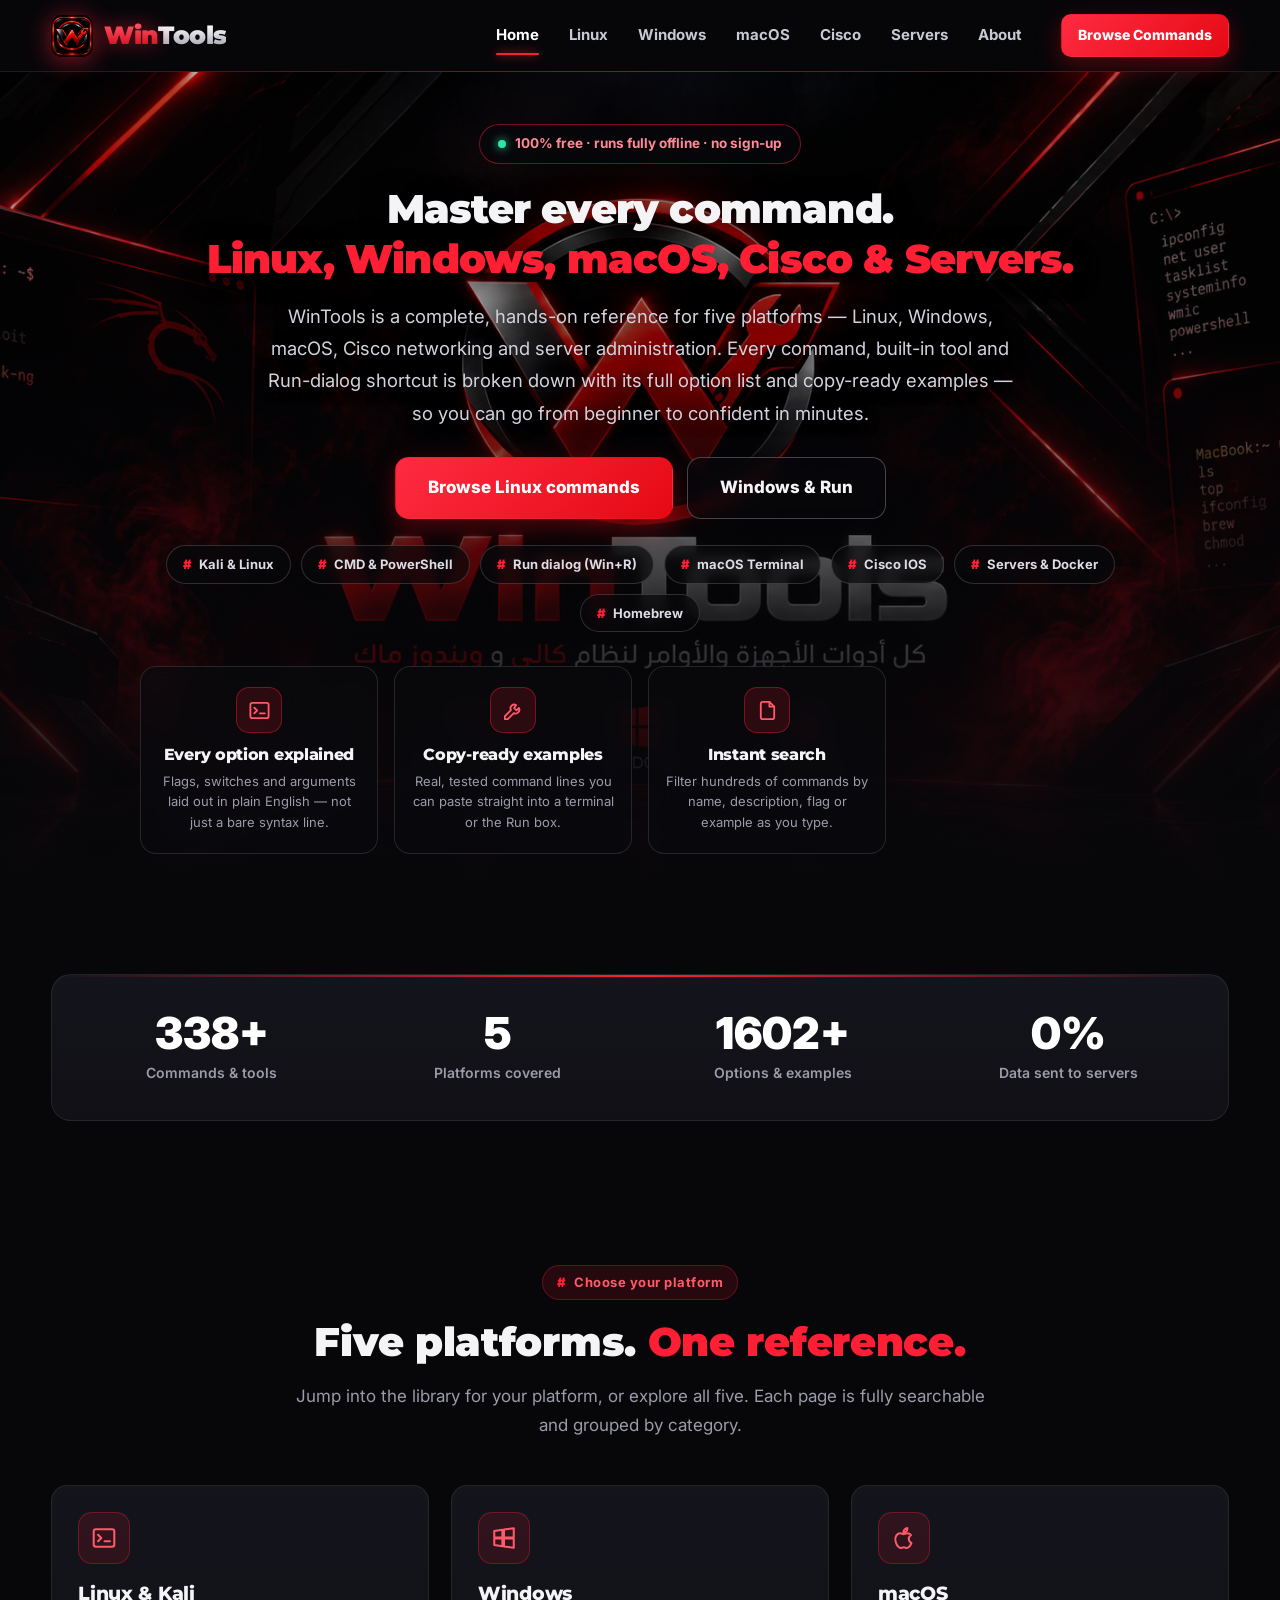
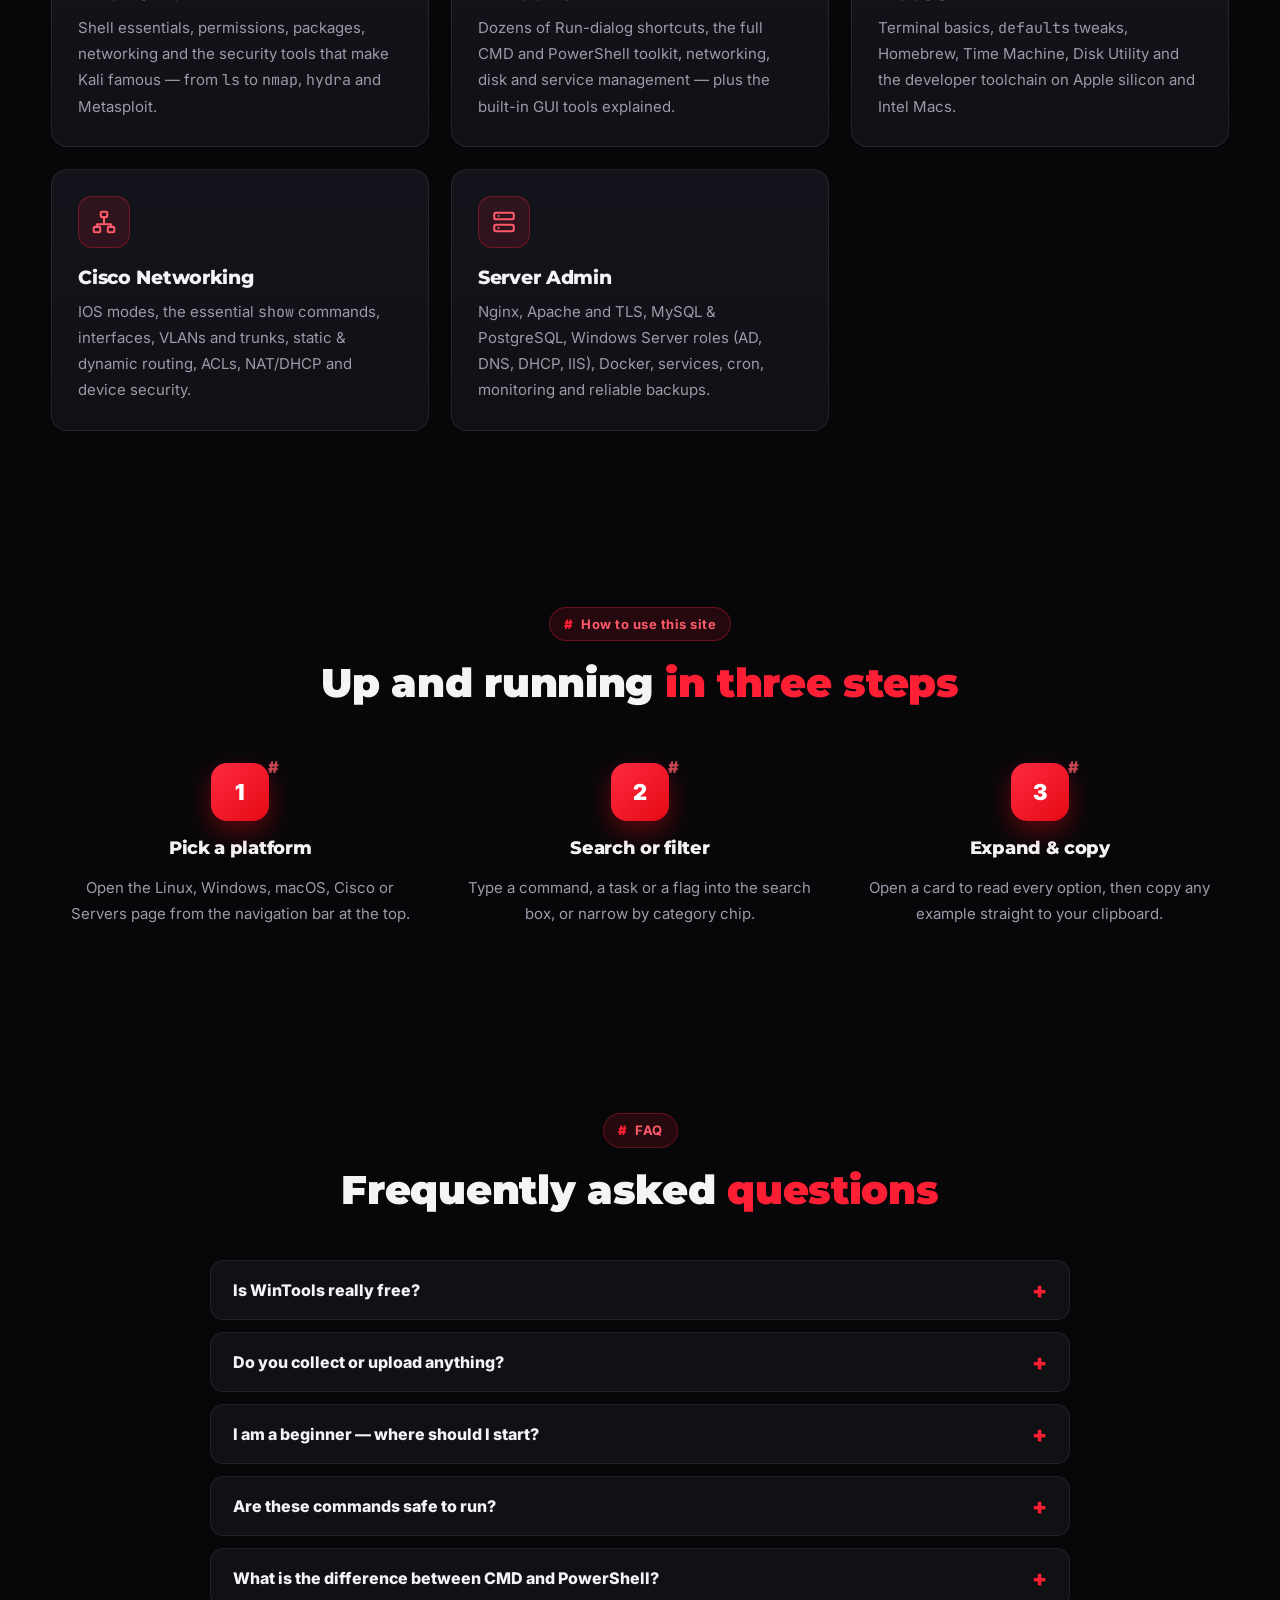
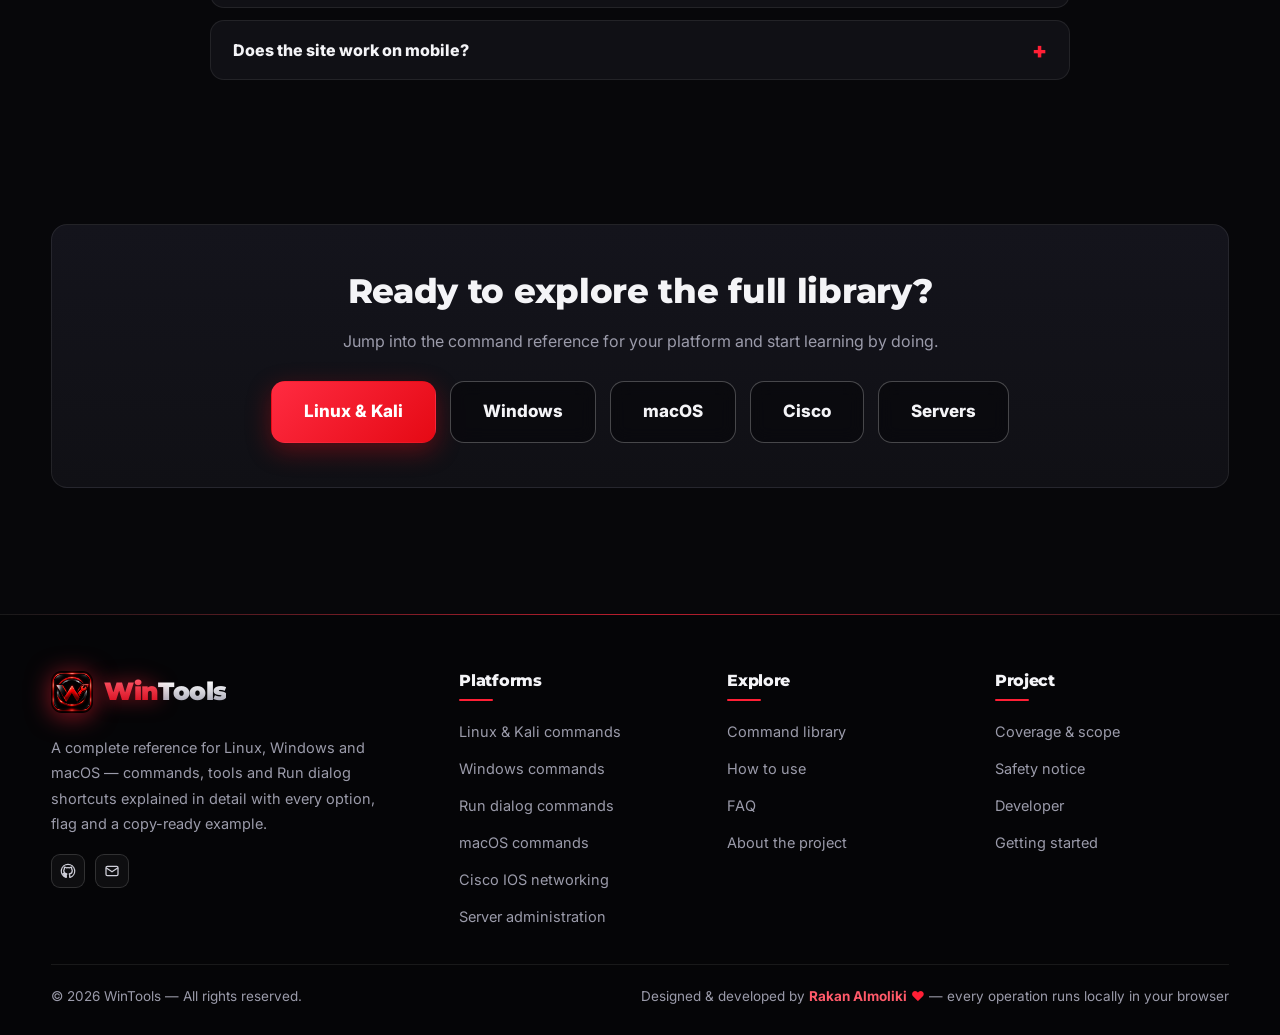
==== commit 426673f8: "Add Cisco networking & server administration pages (359 commands total) - New cisco.html: 49 Cisco I" ====
--- a/index.html
+++ b/index.html
@@ -3,16 +3,16 @@
 <head>
   <meta charset="utf-8">
   <meta name="viewport" content="width=device-width, initial-scale=1">
-  <title>WinTools — Linux, Windows &amp; macOS Commands, Tools and Run Shortcuts Explained</title>
-  <meta name="description" content="WinTools is a complete, free reference for Linux, Windows and macOS. Every command, tool and Run-dialog shortcut is explained in detail with all options, flags and copy-ready examples — for Kali, Windows and Mac.">
+  <title>WinTools — Linux, Windows, macOS, Cisco &amp; Servers — Commands &amp; Tools Explained</title>
+  <meta name="description" content="WinTools is a complete, free reference for Linux, Windows, macOS, Cisco networking and server administration. Every command, tool and Run-dialog shortcut is explained in detail with all options, flags and copy-ready examples.">
   <meta name="keywords" content="linux commands, kali linux tools, windows commands, run commands, windows run dialog, macos commands, terminal commands, CMD, PowerShell, homebrew, command reference">
   <meta name="theme-color" content="#07070a">
   <link rel="icon" type="image/png" sizes="64x64" href="favicon.png">
   <link rel="apple-touch-icon" href="apple-touch-icon.png">
   <link rel="manifest" href="site.webmanifest">
   <meta property="og:type" content="website">
-  <meta property="og:title" content="WinTools — Linux, Windows &amp; macOS Command Reference">
-  <meta property="og:description" content="Every command, tool and Run shortcut for Linux, Windows and macOS — explained in detail with all options and copy-ready examples.">
+  <meta property="og:title" content="WinTools — Linux, Windows, macOS, Cisco &amp; Servers Command Reference">
+  <meta property="og:description" content="Every command, tool and Run shortcut for Linux, Windows, macOS, Cisco &amp; Servers — explained in detail with all options and copy-ready examples.">
   <meta property="og:image" content="assets/img/background.png">
   <meta name="twitter:card" content="summary_large_image">
   <link rel="preconnect" href="https://fonts.googleapis.com">
@@ -29,8 +29,8 @@
     <section class="hero">
       <div class="hero-inner">
         <span class="hero-badge"><span class="dot"></span> 100% free · runs fully offline · no sign-up</span>
-        <h1>Master every command.<br><span class="accent">Linux, Windows &amp; macOS.</span></h1>
-        <p class="lead">WinTools is a complete, hands-on reference for the three major platforms. Every command, built-in tool and Run-dialog shortcut is broken down with its full option list and copy-ready examples — so you can go from beginner to confident in minutes.</p>
+        <h1>Master every command.<br><span class="accent">Linux, Windows, macOS, Cisco &amp; Servers.</span></h1>
+        <p class="lead">WinTools is a complete, hands-on reference for five platforms — Linux, Windows, macOS, Cisco networking and server administration. Every command, built-in tool and Run-dialog shortcut is broken down with its full option list and copy-ready examples — so you can go from beginner to confident in minutes.</p>
         <div class="hero-cta">
           <a class="btn btn-primary btn-lg" href="linux.html">Browse Linux commands</a>
           <a class="btn btn-ghost on-dark btn-lg" href="windows.html">Windows &amp; Run</a>
@@ -40,6 +40,8 @@
           <span class="chip"><span class="hash-mark">#</span> CMD &amp; PowerShell</span>
           <span class="chip"><span class="hash-mark">#</span> Run dialog (Win+R)</span>
           <span class="chip"><span class="hash-mark">#</span> macOS Terminal</span>
+          <span class="chip"><span class="hash-mark">#</span> Cisco IOS</span>
+          <span class="chip"><span class="hash-mark">#</span> Servers &amp; Docker</span>
           <span class="chip"><span class="hash-mark">#</span> Homebrew</span>
         </div>
         <div class="hero-features">
@@ -66,9 +68,9 @@
     <section class="section-sm">
       <div class="container">
         <div class="stats" id="homeStats">
-          <div class="stat"><div class="num" data-count="140" data-suffix="+">0</div><div class="lbl">Commands &amp; tools</div></div>
-          <div class="stat"><div class="num" data-count="3" data-suffix="">0</div><div class="lbl">Operating systems</div></div>
-          <div class="stat"><div class="num" data-count="900" data-suffix="+">0</div><div class="lbl">Options &amp; examples</div></div>
+          <div class="stat"><div class="num" data-count="359" data-suffix="+">0</div><div class="lbl">Commands &amp; tools</div></div>
+          <div class="stat"><div class="num" data-count="5" data-suffix="">0</div><div class="lbl">Platforms covered</div></div>
+          <div class="stat"><div class="num" data-count="1700" data-suffix="+">0</div><div class="lbl">Options &amp; examples</div></div>
           <div class="stat"><div class="num" data-count="0" data-suffix="%">0</div><div class="lbl">Data sent to servers</div></div>
         </div>
       </div>
@@ -79,8 +81,8 @@
       <div class="container">
         <div class="section-head center">
           <span class="kicker">Choose your platform</span>
-          <h2 class="section-title">Three systems. <span class="accent">One reference.</span></h2>
-          <p class="section-sub">Jump into the library for your platform, or explore all three. Each page is fully searchable and grouped by category.</p>
+          <h2 class="section-title">Five platforms. <span class="accent">One reference.</span></h2>
+          <p class="section-sub">Jump into the library for your platform, or explore all five. Each page is fully searchable and grouped by category.</p>
         </div>
         <div class="grid grid-3">
           <a class="card" href="linux.html" data-reveal>
@@ -98,6 +100,16 @@
             <h3>macOS</h3>
             <p>Terminal basics, <span class="mono">defaults</span> tweaks, Homebrew, Time Machine, Disk Utility and the developer toolchain on Apple silicon and Intel Macs.</p>
           </a>
+          <a class="card" href="cisco.html" data-reveal>
+            <div class="card-icon" data-icon="network"></div>
+            <h3>Cisco Networking</h3>
+            <p>IOS modes, the essential <span class="mono">show</span> commands, interfaces, VLANs and trunks, static &amp; dynamic routing, ACLs, NAT/DHCP and device security.</p>
+          </a>
+          <a class="card" href="servers.html" data-reveal>
+            <div class="card-icon" data-icon="server"></div>
+            <h3>Server Admin</h3>
+            <p>Nginx, Apache and TLS, MySQL &amp; PostgreSQL, Windows Server roles (AD, DNS, DHCP, IIS), Docker, services, cron, monitoring and reliable backups.</p>
+          </a>
         </div>
       </div>
     </section>
@@ -113,7 +125,7 @@
           <div class="step" data-reveal>
             <div class="n">1</div>
             <h3>Pick a platform</h3>
-            <p>Open the Linux, Windows or macOS page from the navigation bar at the top.</p>
+            <p>Open the Linux, Windows, macOS, Cisco or Servers page from the navigation bar at the top.</p>
           </div>
           <div class="step" data-reveal>
             <div class="n">2</div>
@@ -175,6 +187,8 @@
             <a class="btn btn-primary btn-lg" href="linux.html">Linux &amp; Kali</a>
             <a class="btn btn-ghost on-dark btn-lg" href="windows.html">Windows</a>
             <a class="btn btn-ghost on-dark btn-lg" href="macos.html">macOS</a>
+            <a class="btn btn-ghost on-dark btn-lg" href="cisco.html">Cisco</a>
+            <a class="btn btn-ghost on-dark btn-lg" href="servers.html">Servers</a>
           </div>
         </div>
       </div>
--- a/assets/css/style.css
+++ b/assets/css/style.css
@@ -1139,7 +1139,7 @@
 .pill-row { display: flex; gap: 8px; flex-wrap: wrap; }
 
 /* ============================= responsive ============================= */
-@media (max-width: 1150px) {
+@media (max-width: 1200px) {
   :root { --header-h: 64px; }
   .site-nav {
     position: fixed;
